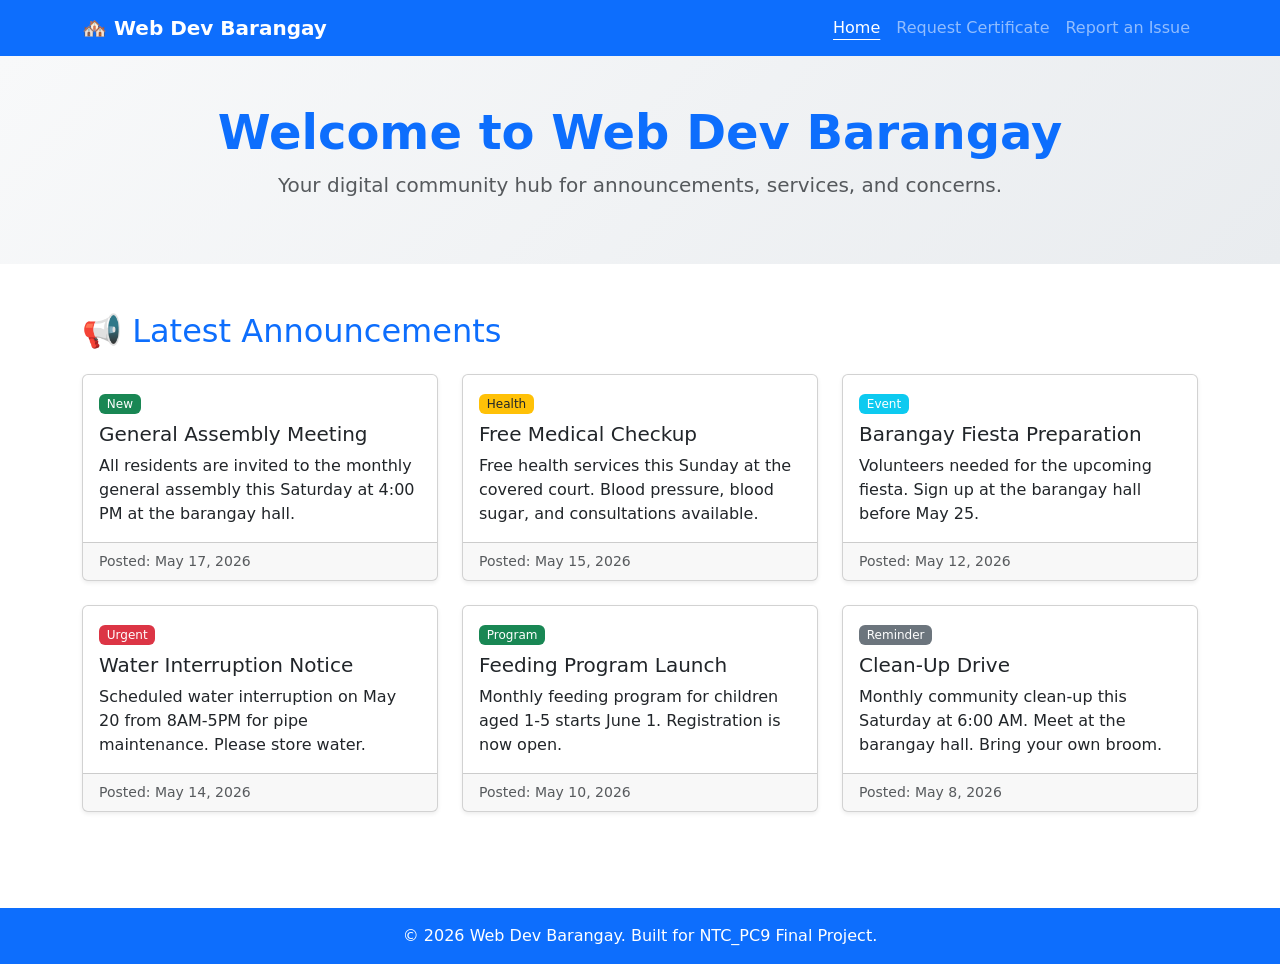
==== index.html @ 4571e06e "Add files via upload" ====
<!DOCTYPE html>
<html lang="en">
<head>
    <meta charset="UTF-8">
    <meta name="viewport" content="width=device-width, initial-scale=1.0">
    <title>Web Dev Barangay - Home</title>
    <!-- Bootstrap CSS -->
    <link href="https://cdn.jsdelivr.net/npm/bootstrap@5.3.0/dist/css/bootstrap.min.css" rel="stylesheet">
    <!-- Custom CSS -->
    <link rel="stylesheet" href="css/style.css">
</head>
<body>

    <!-- ========== NAVBAR (Bootstrap Component #1) ========== -->
    <nav class="navbar navbar-expand-lg navbar-dark bg-primary sticky-top">
        <div class="container">
            <a class="navbar-brand fw-bold" href="index.html">
                🏘️ Web Dev Barangay
            </a>
            <button class="navbar-toggler" type="button" data-bs-toggle="collapse" data-bs-target="#navbarNav">
                <span class="navbar-toggler-icon"></span>
            </button>
            <div class="collapse navbar-collapse" id="navbarNav">
                <ul class="navbar-nav ms-auto">
                    <li class="nav-item">
                        <a class="nav-link active" href="index.html">Home</a>
                    </li>
                    <li class="nav-item">
                        <a class="nav-link" href="certificate.html">Request Certificate</a>
                    </li>
                    <li class="nav-item">
                        <a class="nav-link" href="report.html">Report an Issue</a>
                    </li>
                </ul>
            </div>
        </div>
    </nav>

    <!-- ========== HERO SECTION ========== -->
    <header class="bg-light py-5 text-center">
        <div class="container">
            <h1 class="display-5 fw-bold text-primary">Welcome to Web Dev Barangay</h1>
            <p class="lead text-muted">Your digital community hub for announcements, services, and concerns.</p>
        </div>
    </header>

    <!-- ========== ANNOUNCEMENTS SECTION ========== -->
    <main class="container my-5">
        <h2 class="mb-4 text-primary">📢 Latest Announcements</h2>

        <!-- Bootstrap Grid + Cards (Bootstrap Component #2) -->
        <div class="row g-4" id="announcementContainer">

            <!-- Card 1 -->
            <div class="col-12 col-md-6 col-lg-4">
                <div class="card h-100 shadow-sm">
                    <div class="card-body">
                        <span class="badge bg-success mb-2">New</span>
                        <h5 class="card-title">General Assembly Meeting</h5>
                        <p class="card-text">All residents are invited to the monthly general assembly this Saturday at 4:00 PM at the barangay hall.</p>
                    </div>
                    <div class="card-footer text-muted small">
                        Posted: May 17, 2026
                    </div>
                </div>
            </div>

            <!-- Card 2 -->
            <div class="col-12 col-md-6 col-lg-4">
                <div class="card h-100 shadow-sm">
                    <div class="card-body">
                        <span class="badge bg-warning text-dark mb-2">Health</span>
                        <h5 class="card-title">Free Medical Checkup</h5>
                        <p class="card-text">Free health services this Sunday at the covered court. Blood pressure, blood sugar, and consultations available.</p>
                    </div>
                    <div class="card-footer text-muted small">
                        Posted: May 15, 2026
                    </div>
                </div>
            </div>

            <!-- Card 3 -->
            <div class="col-12 col-md-6 col-lg-4">
                <div class="card h-100 shadow-sm">
                    <div class="card-body">
                        <span class="badge bg-info mb-2">Event</span>
                        <h5 class="card-title">Barangay Fiesta Preparation</h5>
                        <p class="card-text">Volunteers needed for the upcoming fiesta. Sign up at the barangay hall before May 25.</p>
                    </div>
                    <div class="card-footer text-muted small">
                        Posted: May 12, 2026
                    </div>
                </div>
            </div>

            <!-- Card 4 -->
            <div class="col-12 col-md-6 col-lg-4">
                <div class="card h-100 shadow-sm">
                    <div class="card-body">
                        <span class="badge bg-danger mb-2">Urgent</span>
                        <h5 class="card-title">Water Interruption Notice</h5>
                        <p class="card-text">Scheduled water interruption on May 20 from 8AM-5PM for pipe maintenance. Please store water.</p>
                    </div>
                    <div class="card-footer text-muted small">
                        Posted: May 14, 2026
                    </div>
                </div>
            </div>

            <!-- Card 5 -->
            <div class="col-12 col-md-6 col-lg-4">
                <div class="card h-100 shadow-sm">
                    <div class="card-body">
                        <span class="badge bg-success mb-2">Program</span>
                        <h5 class="card-title">Feeding Program Launch</h5>
                        <p class="card-text">Monthly feeding program for children aged 1-5 starts June 1. Registration is now open.</p>
                    </div>
                    <div class="card-footer text-muted small">
                        Posted: May 10, 2026
                    </div>
                </div>
            </div>

            <!-- Card 6 -->
            <div class="col-12 col-md-6 col-lg-4">
                <div class="card h-100 shadow-sm">
                    <div class="card-body">
                        <span class="badge bg-secondary mb-2">Reminder</span>
                        <h5 class="card-title">Clean-Up Drive</h5>
                        <p class="card-text">Monthly community clean-up this Saturday at 6:00 AM. Meet at the barangay hall. Bring your own broom.</p>
                    </div>
                    <div class="card-footer text-muted small">
                        Posted: May 8, 2026
                    </div>
                </div>
            </div>

        </div>
    </main>

    <!-- ========== FOOTER ========== -->
    <footer class="bg-primary text-white text-center py-3 mt-5">
        <div class="container">
            <p class="mb-0">&copy; 2026 Web Dev Barangay. Built for NTC_PC9 Final Project.</p>
        </div>
    </footer>

    <!-- Bootstrap JS -->
    <script src="https://cdn.jsdelivr.net/npm/bootstrap@5.3.0/dist/js/bootstrap.bundle.min.js"></script>
</body>
</html>
---- css/style.css ----
/* ============================================
   Web Dev Barangay - Custom Styles
   ============================================ */

/* Smooth scroll for whole page */
html {
    scroll-behavior: smooth;
}

/* Card hover effect */
.card {
    transition: transform 0.3s ease, box-shadow 0.3s ease;
}

.card:hover {
    transform: translateY(-5px);
    box-shadow: 0 8px 25px rgba(0, 0, 0, 0.15) !important;
}

/* Active nav link underline */
.navbar .nav-link.active {
    text-decoration: underline;
    text-underline-offset: 6px;
}

/* Footer sticks to bottom on short pages */
body {
    display: flex;
    flex-direction: column;
    min-height: 100vh;
}

main {
    flex: 1;
}

/* Form input focus styling */
.form-control:focus,
.form-select:focus {
    border-color: #0d6efd;
    box-shadow: 0 0 0 0.2rem rgba(13, 110, 253, 0.25);
}

/* Invalid input styling */
.form-control.is-invalid,
.form-select.is-invalid {
    border-color: #dc3545;
}

.form-control.is-valid,
.form-select.is-valid {
    border-color: #198754;
}

/* Invalid feedback always styled */
.invalid-feedback {
    font-size: 0.875rem;
}

/* Hero section subtle background */
header.bg-light {
    background: linear-gradient(135deg, #f8f9fa 0%, #e9ecef 100%);
}

/* Badge spacing */
.badge {
    font-weight: 500;
}

/* Responsive tweaks */
@media (max-width: 767px) {
    h1 {
        font-size: 1.75rem;
    }
    h2 {
        font-size: 1.4rem;
    }
    .btn-lg {
        width: 100%;
    }
}
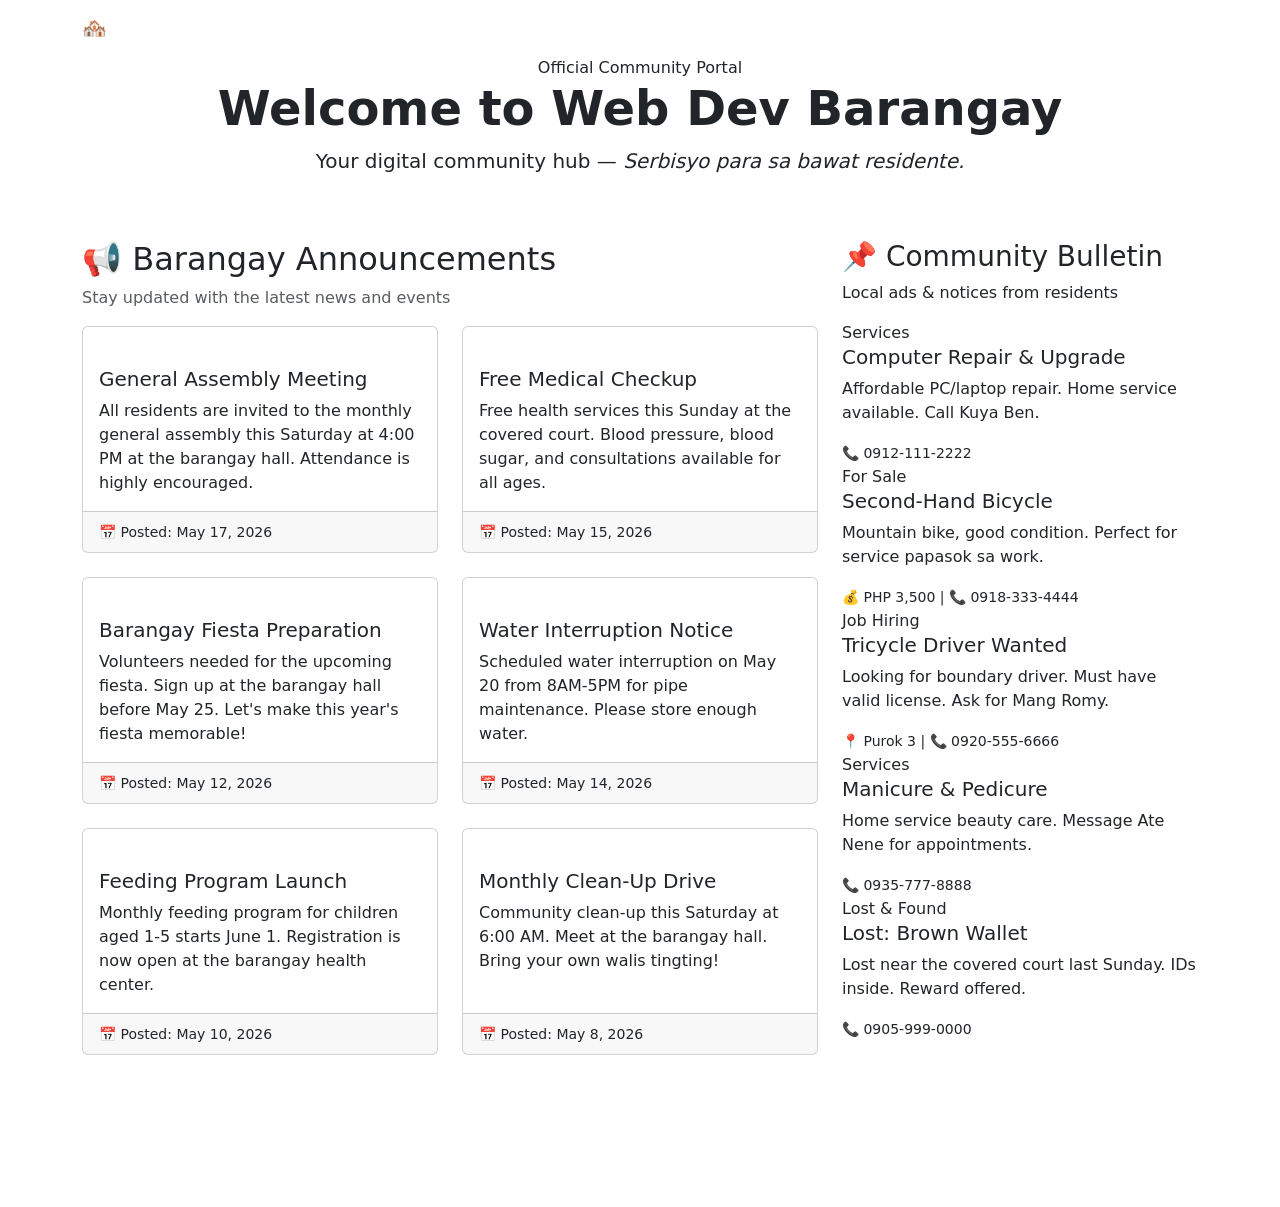
==== commit 54a85973: "Update index.html" ====
--- a/index.html
+++ b/index.html
@@ -6,16 +6,18 @@
     <title>Web Dev Barangay - Home</title>
     <!-- Bootstrap CSS -->
     <link href="https://cdn.jsdelivr.net/npm/bootstrap@5.3.0/dist/css/bootstrap.min.css" rel="stylesheet">
+    <!-- Google Fonts -->
+    <link href="https://fonts.googleapis.com/css2?family=Merriweather:wght@400;700&family=Source+Sans+3:wght@400;600;700&display=swap" rel="stylesheet">
     <!-- Custom CSS -->
     <link rel="stylesheet" href="css/style.css">
 </head>
 <body>
 
-    <!-- ========== NAVBAR (Bootstrap Component #1) ========== -->
-    <nav class="navbar navbar-expand-lg navbar-dark bg-primary sticky-top">
+    <!-- ========== NAVBAR ========== -->
+    <nav class="navbar navbar-expand-lg navbar-dark sticky-top">
         <div class="container">
             <a class="navbar-brand fw-bold" href="index.html">
-                🏘️ Web Dev Barangay
+                <span class="brand-icon">🏘️</span> Web Dev Barangay
             </a>
             <button class="navbar-toggler" type="button" data-bs-toggle="collapse" data-bs-target="#navbarNav">
                 <span class="navbar-toggler-icon"></span>
@@ -37,115 +39,176 @@
     </nav>
 
     <!-- ========== HERO SECTION ========== -->
-    <header class="bg-light py-5 text-center">
+    <header class="hero-section text-center">
         <div class="container">
-            <h1 class="display-5 fw-bold text-primary">Welcome to Web Dev Barangay</h1>
-            <p class="lead text-muted">Your digital community hub for announcements, services, and concerns.</p>
+            <div class="hero-badge">Official Community Portal</div>
+            <h1 class="display-5 fw-bold">Welcome to Web Dev Barangay</h1>
+            <p class="lead">Your digital community hub — <em>Serbisyo para sa bawat residente.</em></p>
         </div>
     </header>
 
-    <!-- ========== ANNOUNCEMENTS SECTION ========== -->
+    <!-- ========== MAIN CONTENT ========== -->
     <main class="container my-5">
-        <h2 class="mb-4 text-primary">📢 Latest Announcements</h2>
-
-        <!-- Bootstrap Grid + Cards (Bootstrap Component #2) -->
-        <div class="row g-4" id="announcementContainer">
-
-            <!-- Card 1 -->
-            <div class="col-12 col-md-6 col-lg-4">
-                <div class="card h-100 shadow-sm">
-                    <div class="card-body">
-                        <span class="badge bg-success mb-2">New</span>
-                        <h5 class="card-title">General Assembly Meeting</h5>
-                        <p class="card-text">All residents are invited to the monthly general assembly this Saturday at 4:00 PM at the barangay hall.</p>
-                    </div>
-                    <div class="card-footer text-muted small">
-                        Posted: May 17, 2026
-                    </div>
+        <div class="row">
+            
+            <!-- ===== LEFT COLUMN: Announcements ===== -->
+            <div class="col-12 col-lg-8">
+                <div class="section-header">
+                    <h2>📢 Barangay Announcements</h2>
+                    <p class="text-muted">Stay updated with the latest news and events</p>
+                </div>
+
+                <div class="row g-4" id="announcementContainer">
+
+                    <!-- Card 1 -->
+                    <div class="col-12 col-md-6">
+                        <div class="card announcement-card h-100">
+                            <div class="card-body">
+                                <span class="badge badge-urgent">Urgent</span>
+                                <h5 class="card-title">General Assembly Meeting</h5>
+                                <p class="card-text">All residents are invited to the monthly general assembly this Saturday at 4:00 PM at the barangay hall. Attendance is highly encouraged.</p>
+                            </div>
+                            <div class="card-footer">
+                                <small>📅 Posted: May 17, 2026</small>
+                            </div>
+                        </div>
+                    </div>
+
+                    <!-- Card 2 -->
+                    <div class="col-12 col-md-6">
+                        <div class="card announcement-card health h-100">
+                            <div class="card-body">
+                                <span class="badge badge-health">Health</span>
+                                <h5 class="card-title">Free Medical Checkup</h5>
+                                <p class="card-text">Free health services this Sunday at the covered court. Blood pressure, blood sugar, and consultations available for all ages.</p>
+                            </div>
+                            <div class="card-footer">
+                                <small>📅 Posted: May 15, 2026</small>
+                            </div>
+                        </div>
+                    </div>
+
+                    <!-- Card 3 -->
+                    <div class="col-12 col-md-6">
+                        <div class="card announcement-card event h-100">
+                            <div class="card-body">
+                                <span class="badge badge-event">Event</span>
+                                <h5 class="card-title">Barangay Fiesta Preparation</h5>
+                                <p class="card-text">Volunteers needed for the upcoming fiesta. Sign up at the barangay hall before May 25. Let's make this year's fiesta memorable!</p>
+                            </div>
+                            <div class="card-footer">
+                                <small>📅 Posted: May 12, 2026</small>
+                            </div>
+                        </div>
+                    </div>
+
+                    <!-- Card 4 -->
+                    <div class="col-12 col-md-6">
+                        <div class="card announcement-card warning h-100">
+                            <div class="card-body">
+                                <span class="badge badge-warning-custom">Notice</span>
+                                <h5 class="card-title">Water Interruption Notice</h5>
+                                <p class="card-text">Scheduled water interruption on May 20 from 8AM-5PM for pipe maintenance. Please store enough water.</p>
+                            </div>
+                            <div class="card-footer">
+                                <small>📅 Posted: May 14, 2026</small>
+                            </div>
+                        </div>
+                    </div>
+
+                    <!-- Card 5 -->
+                    <div class="col-12 col-md-6">
+                        <div class="card announcement-card program h-100">
+                            <div class="card-body">
+                                <span class="badge badge-program">Program</span>
+                                <h5 class="card-title">Feeding Program Launch</h5>
+                                <p class="card-text">Monthly feeding program for children aged 1-5 starts June 1. Registration is now open at the barangay health center.</p>
+                            </div>
+                            <div class="card-footer">
+                                <small>📅 Posted: May 10, 2026</small>
+                            </div>
+                        </div>
+                    </div>
+
+                    <!-- Card 6 -->
+                    <div class="col-12 col-md-6">
+                        <div class="card announcement-card reminder h-100">
+                            <div class="card-body">
+                                <span class="badge badge-reminder">Reminder</span>
+                                <h5 class="card-title">Monthly Clean-Up Drive</h5>
+                                <p class="card-text">Community clean-up this Saturday at 6:00 AM. Meet at the barangay hall. Bring your own walis tingting!</p>
+                            </div>
+                            <div class="card-footer">
+                                <small>📅 Posted: May 8, 2026</small>
+                            </div>
+                        </div>
+                    </div>
+
                 </div>
             </div>
 
-            <!-- Card 2 -->
-            <div class="col-12 col-md-6 col-lg-4">
-                <div class="card h-100 shadow-sm">
-                    <div class="card-body">
-                        <span class="badge bg-warning text-dark mb-2">Health</span>
-                        <h5 class="card-title">Free Medical Checkup</h5>
-                        <p class="card-text">Free health services this Sunday at the covered court. Blood pressure, blood sugar, and consultations available.</p>
-                    </div>
-                    <div class="card-footer text-muted small">
-                        Posted: May 15, 2026
-                    </div>
+            <!-- ===== RIGHT COLUMN: Community Ads Sidebar ===== -->
+            <aside class="col-12 col-lg-4 mt-5 mt-lg-0">
+                <div class="ads-board">
+                    <div class="ads-board-header">
+                        <h3>📌 Community Bulletin</h3>
+                        <p>Local ads & notices from residents</p>
+                    </div>
+
+                    <!-- Ad 1 -->
+                    <div class="ad-item">
+                        <span class="ad-tag ad-tag-services">Services</span>
+                        <h5>Computer Repair & Upgrade</h5>
+                        <p>Affordable PC/laptop repair. Home service available. Call Kuya Ben.</p>
+                        <small>📞 0912-111-2222</small>
+                    </div>
+
+                    <!-- Ad 2 -->
+                    <div class="ad-item">
+                        <span class="ad-tag ad-tag-sale">For Sale</span>
+                        <h5>Second-Hand Bicycle</h5>
+                        <p>Mountain bike, good condition. Perfect for service papasok sa work.</p>
+                        <small>💰 PHP 3,500 | 📞 0918-333-4444</small>
+                    </div>
+
+                    <!-- Ad 3 -->
+                    <div class="ad-item">
+                        <span class="ad-tag ad-tag-jobs">Job Hiring</span>
+                        <h5>Tricycle Driver Wanted</h5>
+                        <p>Looking for boundary driver. Must have valid license. Ask for Mang Romy.</p>
+                        <small>📍 Purok 3 | 📞 0920-555-6666</small>
+                    </div>
+
+                    <!-- Ad 4 -->
+                    <div class="ad-item">
+                        <span class="ad-tag ad-tag-services">Services</span>
+                        <h5>Manicure & Pedicure</h5>
+                        <p>Home service beauty care. Message Ate Nene for appointments.</p>
+                        <small>📞 0935-777-8888</small>
+                    </div>
+
+                    <!-- Ad 5 -->
+                    <div class="ad-item">
+                        <span class="ad-tag ad-tag-lost">Lost & Found</span>
+                        <h5>Lost: Brown Wallet</h5>
+                        <p>Lost near the covered court last Sunday. IDs inside. Reward offered.</p>
+                        <small>📞 0905-999-0000</small>
+                    </div>
+
                 </div>
-            </div>
-
-            <!-- Card 3 -->
-            <div class="col-12 col-md-6 col-lg-4">
-                <div class="card h-100 shadow-sm">
-                    <div class="card-body">
-                        <span class="badge bg-info mb-2">Event</span>
-                        <h5 class="card-title">Barangay Fiesta Preparation</h5>
-                        <p class="card-text">Volunteers needed for the upcoming fiesta. Sign up at the barangay hall before May 25.</p>
-                    </div>
-                    <div class="card-footer text-muted small">
-                        Posted: May 12, 2026
-                    </div>
-                </div>
-            </div>
-
-            <!-- Card 4 -->
-            <div class="col-12 col-md-6 col-lg-4">
-                <div class="card h-100 shadow-sm">
-                    <div class="card-body">
-                        <span class="badge bg-danger mb-2">Urgent</span>
-                        <h5 class="card-title">Water Interruption Notice</h5>
-                        <p class="card-text">Scheduled water interruption on May 20 from 8AM-5PM for pipe maintenance. Please store water.</p>
-                    </div>
-                    <div class="card-footer text-muted small">
-                        Posted: May 14, 2026
-                    </div>
-                </div>
-            </div>
-
-            <!-- Card 5 -->
-            <div class="col-12 col-md-6 col-lg-4">
-                <div class="card h-100 shadow-sm">
-                    <div class="card-body">
-                        <span class="badge bg-success mb-2">Program</span>
-                        <h5 class="card-title">Feeding Program Launch</h5>
-                        <p class="card-text">Monthly feeding program for children aged 1-5 starts June 1. Registration is now open.</p>
-                    </div>
-                    <div class="card-footer text-muted small">
-                        Posted: May 10, 2026
-                    </div>
-                </div>
-            </div>
-
-            <!-- Card 6 -->
-            <div class="col-12 col-md-6 col-lg-4">
-                <div class="card h-100 shadow-sm">
-                    <div class="card-body">
-                        <span class="badge bg-secondary mb-2">Reminder</span>
-                        <h5 class="card-title">Clean-Up Drive</h5>
-                        <p class="card-text">Monthly community clean-up this Saturday at 6:00 AM. Meet at the barangay hall. Bring your own broom.</p>
-                    </div>
-                    <div class="card-footer text-muted small">
-                        Posted: May 8, 2026
-                    </div>
-                </div>
-            </div>
+            </aside>
 
         </div>
     </main>
 
     <!-- ========== FOOTER ========== -->
-    <footer class="bg-primary text-white text-center py-3 mt-5">
+    <footer class="text-white text-center py-3 mt-5">
         <div class="container">
-            <p class="mb-0">&copy; 2026 Web Dev Barangay. Built for NTC_PC9 Final Project.</p>
+            <p class="mb-0">&copy; 2026 Web Dev Barangay. Built for NTC_PC9 Final Project. <br class="d-md-none"><span class="footer-tagline">Serbisyo para sa komunidad.</span></p>
         </div>
     </footer>
 
     <!-- Bootstrap JS -->
     <script src="https://cdn.jsdelivr.net/npm/bootstrap@5.3.0/dist/js/bootstrap.bundle.min.js"></script>
 </body>
-</html>+</html>
